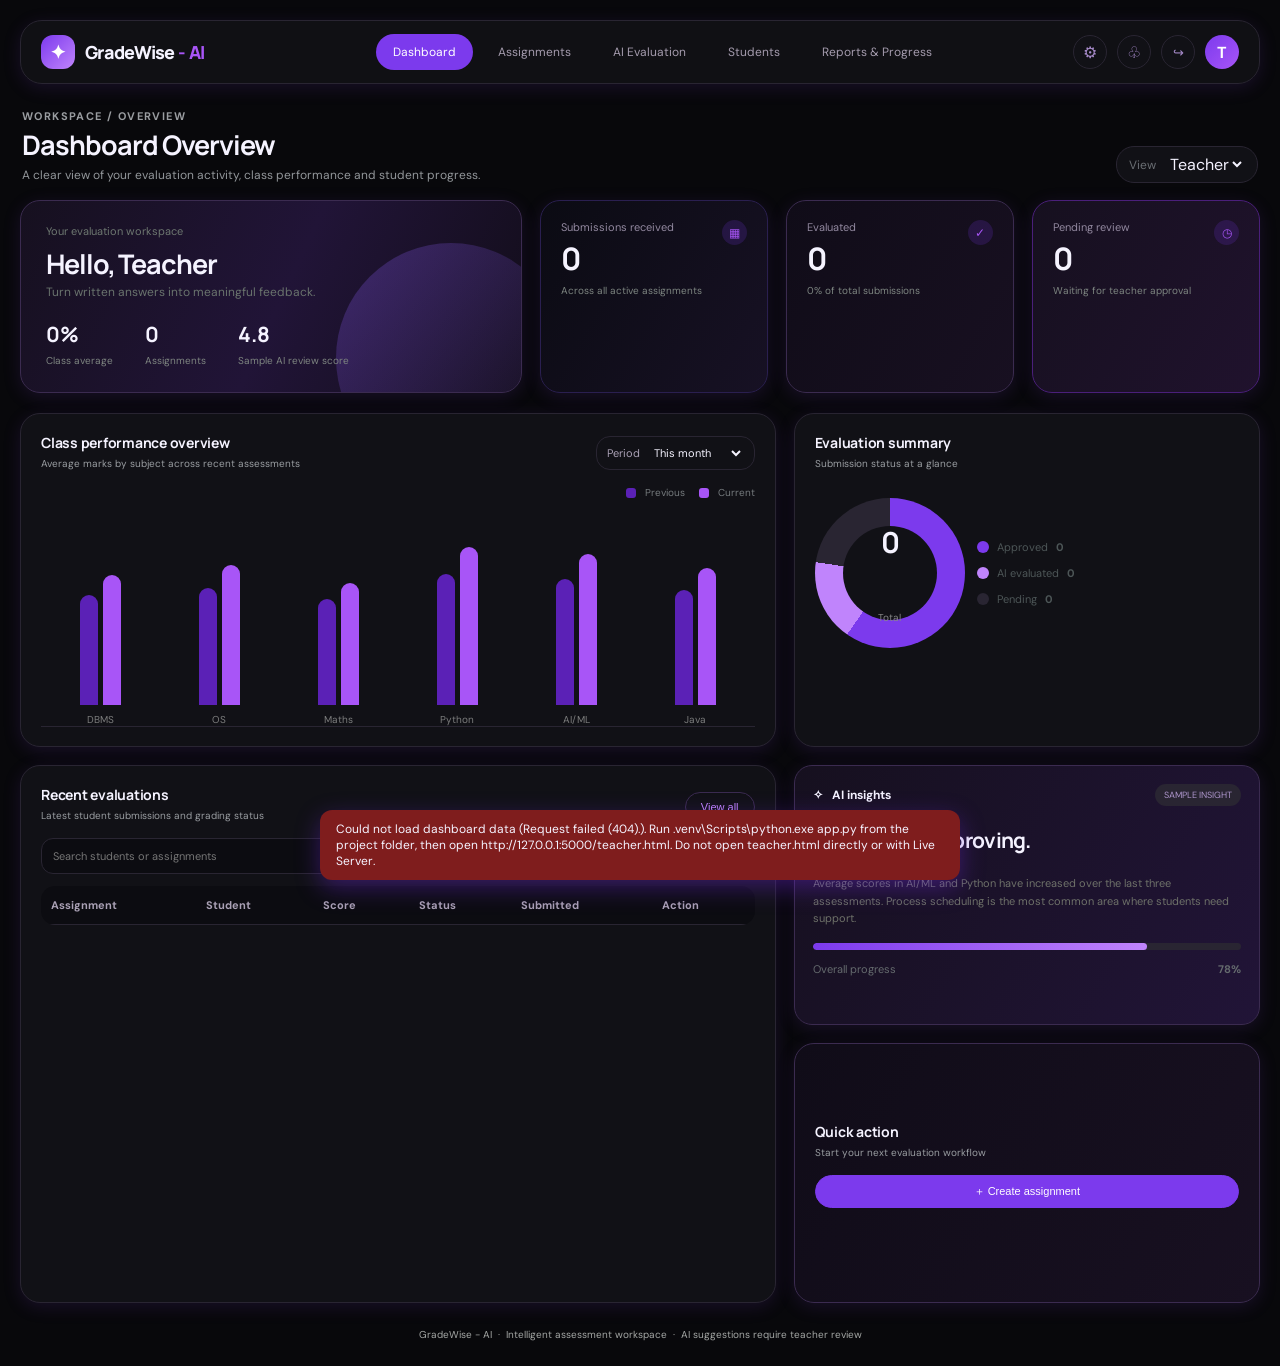
==== teacher.html @ 9e8cce23 "feat: add GradeWise sign-in and dashboard UI" ====
<!DOCTYPE html>
<html lang="en">
  <head>
    <meta charset="UTF-8" />
    <meta name="viewport" content="width=device-width, initial-scale=1.0" />
    <title>GradeWise - AI</title>
    <link rel="preconnect" href="https://fonts.googleapis.com" />
    <link rel="preconnect" href="https://fonts.gstatic.com" crossorigin />
    <link href="https://fonts.googleapis.com/css2?family=DM+Sans:wght@400;500;600;700&family=Manrope:wght@400;500;600;700;800&display=swap" rel="stylesheet" />
    <style>
:root {
  --ink: #f5f3ff;
  --muted: #a59bb5;
  --line: #292532;
  --paper: #111116;
  --canvas: #08080b;
  --green: #9b59d0;
  --green-deep: #7b3db0;
  --orange: #c084fc;
  --orange-deep: #a855f7;
  --gray: #292532;
  --shadow: rgba(120, 60, 200, 0.15);
}

* {
  box-sizing: border-box;
}

html, body {
  margin: 0;
  min-height: 100%;
  background: var(--canvas);
  color: var(--ink);
  font-family: 'DM Sans', sans-serif;
}

body {
  display: flex;
  justify-content: center;
  padding: 20px;
}

.page-shell {
  width: min(1480px, 100%);
}

.topbar {
  position: sticky;
  top: 20px;
  z-index: 20;
  background: rgba(17, 17, 22, 0.95);
  border: 1px solid #292532;
  border-radius: 22px;
  padding: 13px 20px;
  display: flex;
  align-items: center;
  justify-content: space-between;
  gap: 18px;
  margin-bottom: 25px;
  box-shadow: 0 4px 18px var(--shadow);
}

.brand {
  display: flex;
  align-items: center;
  gap: 10px;
  min-width: 210px;
}

.brand-mark {
  width: 34px;
  height: 34px;
  border-radius: 12px;
  display: grid;
  place-items: center;
  background: linear-gradient(135deg, #7c3aed, #c084fc);
  color: #fff;
  font-size: 19px;
  font-weight: 800;
}

.brand-name {
  font: 800 18px 'Manrope', sans-serif;
  letter-spacing: -0.7px;
}

.brand-name span {
  color: #a855f7;
}

.nav-links {
  display: flex;
  align-items: center;
  justify-content: center;
  gap: 8px;
  flex: 1;
  flex-wrap: wrap;
}

.nav-pill {
  padding: 10px 17px;
  border-radius: 30px;
  color: #a49bad;
  font-size: 12px;
  white-space: nowrap;
}

.nav-pill.active {
  background: #7c3aed;
  color: #fff;
}

.nav-right {
  display: flex;
  align-items: center;
  gap: 10px;
  color: #a49bad;
}

.nav-icon {
  width: 34px;
  height: 34px;
  border: 1px solid #292532;
  border-radius: 50%;
  display: grid;
  place-items: center;
  background: #111116;
  color: #a78bca;
}

.avatar {
  width: 34px;
  height: 34px;
  border-radius: 50%;
  background: linear-gradient(135deg, #7c3aed, #a855f7);
  display: grid;
  place-items: center;
  font-weight: 700;
  color: #fff;
}

.page-head {
  display: flex;
  justify-content: space-between;
  align-items: flex-end;
  margin: 3px 2px 17px;
  gap: 20px;
}

.eyebrow {
  font-size: 11px;
  color: #9a9da1;
  letter-spacing: 1.4px;
  text-transform: uppercase;
  font-weight: 700;
}

h1 {
  font: 700 27px 'Manrope', sans-serif;
  letter-spacing: -1px;
  margin: 3px 0 4px;
}

.page-sub {
  font-size: 12px;
  color: #92969a;
  margin: 0;
}

.view-select {
  display: flex;
  align-items: center;
  gap: 10px;
  padding: 6px 12px;
  border-radius: 18px;
  background: #111116;
  border: 1px solid #292532;
}

.view-select label {
  font-size: 12px;
  color: #6a6e73;
}

.view-select select,
.mini-dropdown select {
  border: none;
  background: transparent;
  color: var(--ink);
  font: inherit;
  outline: none;
}

.metrics-grid {
  display: grid;
  grid-template-columns: 2.2fr 1fr 1fr 1fr;
  gap: 18px;
  margin-bottom: 20px;
}

.card {
  background: #111116;
  border: 1px solid #292532;
  border-radius: 20px;
  padding: 19px 20px;
  box-shadow: 0 4px 18px var(--shadow);
  height: 100%;
}

.metric-card {
  min-height: 160px;
  position: relative;
}

.hero-card {
  background: linear-gradient(115deg, #16101f 0%, #211437 52%, #120d19 100%);
  border-radius: 20px;
  padding: 23px 25px;
  min-height: 178px;
  position: relative;
  overflow: hidden;
  border: 1px solid #3b2b50;
}

.hero-card::after {
  content: '';
  position: absolute;
  width: 230px;
  height: 230px;
  right: -45px;
  top: 42px;
  border-radius: 50%;
  background: linear-gradient(135deg, rgba(139, 92, 246, 0.3), rgba(168, 85, 247, 0));
}

.hero-kicker {
  font-size: 11px;
  color: #6d7770;
  position: relative;
  z-index: 1;
}

.hero-card h2 {
  font: 700 27px 'Manrope', sans-serif;
  letter-spacing: -1.1px;
  margin: 7px 0 2px;
  position: relative;
  z-index: 1;
}

.hero-card p {
  font-size: 12px;
  color: #69736d;
  margin: 0;
  position: relative;
  z-index: 1;
}

.hero-bottom {
  display: flex;
  gap: 32px;
  margin-top: 20px;
  position: relative;
  z-index: 1;
}

.hero-stat strong {
  display: block;
  font: 700 21px 'Manrope', sans-serif;
}

.hero-stat span {
  font-size: 10px;
  color: #7e8580;
}

.metric-card.soft-blue {
  background: linear-gradient(120deg, #0b0b13, #171124);
  border: 1px solid #2a1f50;
}

.metric-card.soft-green {
  background: linear-gradient(120deg, #100c18, #181021);
  border: 1px solid #3b2b50;
}

.metric-card.soft-peach {
  background: linear-gradient(120deg, #16101f, #20122d);
  border: 1px solid #4a1f7a;
}

.metric-dot {
  float: right;
  width: 25px;
  height: 25px;
  border-radius: 50%;
  display: grid;
  place-items: center;
  font-size: 12px;
  background: rgba(124, 58, 237, 0.18);
  color: #a855f7;
}

.metric-label {
  font-size: 11px;
  color: #92889f;
  margin-bottom: 9px;
}

.metric-value {
  font: 700 31px 'Manrope', sans-serif;
  letter-spacing: -1.5px;
  line-height: 1;
}

.metric-foot {
  font-size: 10px;
  color: #7d8580;
  margin-top: 10px;
}

.content-grid {
  display: grid;
  grid-template-columns: 1.62fr 1fr;
  gap: 18px;
  margin-bottom: 18px;
}

.panel-header {
  display: flex;
  justify-content: space-between;
  align-items: flex-end;
  gap: 16px;
  margin-bottom: 16px;
}

.card-title {
  font: 700 14px 'Manrope', sans-serif;
  margin: 0 0 5px;
  letter-spacing: -0.25px;
}

.card-sub {
  font-size: 10px;
  color: #999da1;
}

.chart-panel,
.donut-panel,
.list-panel,
.insight-card,
.quick-action {
  min-height: 260px;
}

.mini-dropdown {
  display: flex;
  align-items: center;
  gap: 10px;
  font-size: 11px;
  color: #aaa1b5;
  background: #111116;
  border: 1px solid #292532;
  border-radius: 14px;
  padding: 8px 10px;
}

.chart-wrap {
  margin-top: 12px;
}

.chart-legend {
  display: flex;
  justify-content: flex-end;
  gap: 14px;
  font-size: 10px;
  color: #757a7d;
  margin-bottom: 8px;
}

.legend-swatch {
  width: 10px;
  height: 10px;
  display: inline-block;
  border-radius: 3px;
  margin-right: 6px;
  vertical-align: middle;
}

.legend-swatch.prev {
  background: #5b21b6;
}

.legend-swatch.current {
  background: #a855f7;
}

.bar-chart {
  display: flex;
  align-items: end;
  justify-content: space-between;
  gap: 16px;
  height: 220px;
  padding: 12px 8px 0;
  border-bottom: 1px solid #292532;
}

.bar-group {
  flex: 1;
  display: flex;
  flex-direction: column;
  align-items: center;
  justify-content: end;
  gap: 8px;
  height: 100%;
}

.bars {
  width: 100%;
  display: flex;
  justify-content: center;
  align-items: flex-end;
  gap: 5px;
  height: 180px;
}

.bar {
  display: inline-block;
  width: 18px;
  min-height: 10px;
  border-radius: 10px 10px 0 0;
}

.bar.prev {
  background: #5b21b6;
}

.bar.current {
  background: #a855f7;
}

.bar-group label {
  font-size: 10px;
  color: #7c7d7d;
}

.donut-wrap {
  display: flex;
  align-items: center;
  gap: 12px;
  margin-top: 20px;
}

.donut-chart {
  width: 150px;
  height: 150px;
  border-radius: 50%;
  background: conic-gradient(
    #7c3aed 0 59.7%,
    #c084fc 59.7% 77.3%,
    #292532 77.3% 100%
  );
  position: relative;
  margin: 8px 0;
}

.donut-chart::before {
  content: '';
  position: absolute;
  inset: 28px;
  background: #111116;
  border-radius: 50%;
}

.donut-center {
  position: absolute;
  inset: 0;
  display: grid;
  place-items: center;
  text-align: center;
  z-index: 1;
}

.donut-center strong {
  font-size: 29px;
  font-family: 'Manrope', sans-serif;
  letter-spacing: -1px;
}

.donut-center span {
  font-size: 10px;
  color: #888;
}

.donut-legend {
  display: flex;
  flex-direction: column;
  gap: 12px;
  font-size: 11px;
  color: #4d5657;
}

.donut-legend > div {
  display: flex;
  align-items: center;
  gap: 8px;
}

.dot {
  width: 12px;
  height: 12px;
  border-radius: 50%;
  display: inline-block;
}

.dot.green { background: #7c3aed; }
.dot.orange { background: #c084fc; }
.dot.gray { background: #292532; }

.bottom-grid {
  display: grid;
  grid-template-columns: 1.62fr 1fr;
  gap: 18px;
  align-items: start;
}

.ghost-btn,
.primary-btn {
  border: 1px solid #3b2b50;
  border-radius: 25px;
  background: #111116;
  color: #c084fc;
  font-size: 11px;
  padding: 8px 15px;
  cursor: pointer;
}

.primary-btn {
  width: 100%;
  margin-top: 16px;
  background: #7c3aed;
  color: #fff;
  border-color: #7c3aed;
}

table {
  width: 100%;
  border-collapse: collapse;
  margin-top: 8px;
  overflow: hidden;
  border-radius: 14px;
}

th, td {
  padding: 12px 10px;
  text-align: left;
  border-bottom: 1px solid #292532;
  font-size: 12px;
  color: #c4b8d8;
}

th {
  color: #aaa1b5;
  font-size: 11px;
  font-weight: 700;
  background: #0c0c11;
}

.status {
  display: inline-block;
  padding: 5px 8px;
  border-radius: 999px;
  font-size: 10px;
  font-weight: 600;
}

.status.approved {
  background: #16101f;
  color: #a855f7;
  border: 1px solid #7c3aed;
}

.status.pending {
  background: #120d19;
  color: #c084fc;
  border: 1px solid #5b21b6;
}

.status.ai {
  background: #0b0b13;
  color: #818cf8;
  border: 1px solid #3730a3;
}

.right-stack {
  display: flex;
  flex-direction: column;
  gap: 18px;
}

.insight-card {
  background: linear-gradient(120deg, #16101f, #211437);
  border-radius: 18px;
  padding: 18px;
  min-height: 260px;
  border: 1px solid #3b2b50;
}

.insight-top {
  display: flex;
  justify-content: space-between;
  align-items: center;
}

.insight-title {
  font-size: 12px;
  font-weight: 700;
}

.tag {
  font-size: 9px;
  padding: 5px 9px;
  border-radius: 20px;
  background: #292532;
  color: #ad95cb;
}

.insight-card h3 {
  font: 700 21px 'Manrope', sans-serif;
  letter-spacing: -0.7px;
  margin-top: 20px;
}

.insight-card p {
  font-size: 11px;
  color: #6e7169;
  margin-top: 7px;
  line-height: 1.6;
}

.progress-track {
  height: 7px;
  border-radius: 9px;
  background: #292532;
  overflow: hidden;
  margin-top: 15px;
}

.progress-fill {
  height: 100%;
  border-radius: 9px;
  background: linear-gradient(90deg, #7c3aed, #c084fc);
}

.small-row {
  display: flex;
  justify-content: space-between;
  align-items: center;
  font-size: 11px;
  margin-top: 12px;
  color: #656b6e;
}

.quick-action {
  display: flex;
  flex-direction: column;
  justify-content: center;
  background: linear-gradient(120deg, #100c18, #181021);
  border: 1px solid #3b2b50;
}

.assignment-list {
  display: grid;
  gap: 9px;
  list-style: none;
  margin: 16px 0 0;
  padding: 0;
}

.assignment-list li {
  display: flex;
  flex-direction: column;
  gap: 3px;
  border-top: 1px solid rgba(80, 100, 70, 0.12);
  padding-top: 9px;
  font-size: 11px;
}

.assignment-list li strong {
  font-weight: 600;
}

.assignment-list li span {
  color: #788078;
  font-size: 10px;
}

.footer-note {
  text-align: center;
  color: #a4a7a5;
  font-size: 10px;
  padding: 25px 0 5px;
}

@media (max-width: 980px) {
  .metrics-grid,
  .content-grid,
  .bottom-grid {
    grid-template-columns: 1fr;
  }

  .topbar {
    flex-wrap: wrap;
    padding: 12px;
  }

  .brand {
    min-width: auto;
  }

  .nav-links {
    order: 3;
    flex-basis: 100%;
    justify-content: flex-start;
    overflow-x: auto;
  }

  .page-head {
    flex-direction: column;
    align-items: flex-start;
  }
}

@media (max-width: 560px) {
  body {
    padding: 12px;
  }

  .metrics-grid {
    grid-template-columns: 1fr;
  }

  .bar-chart {
    gap: 10px;
  }

  .donut-wrap {
    flex-direction: column;
    align-items: flex-start;
  }

  th, td {
    padding: 10px 8px;
    font-size: 11px;
  }
}

.nav-pill {
  text-decoration: none;
  cursor: pointer;
}

.evaluation-filters {
  display: flex;
  gap: 10px;
  margin: 0 0 12px;
}

.evaluation-filters input,
.evaluation-filters select {
  min-width: 0;
  border: 1px solid #292532;
  border-radius: 12px;
  background: #0c0c11;
  color: var(--ink);
  font: inherit;
  font-size: 11px;
  padding: 9px 11px;
}

.evaluation-filters input {
  flex: 1;
}

.evaluation-filters select {
  min-width: 145px;
}

.sr-only {
  position: absolute;
  width: 1px;
  height: 1px;
  padding: 0;
  margin: -1px;
  overflow: hidden;
  clip: rect(0, 0, 0, 0);
  white-space: nowrap;
  border: 0;
}

.table-action {
  border: 1px solid #3b2b50;
  border-radius: 16px;
  background: #111116;
  color: #a855f7;
  font: inherit;
  font-size: 10px;
  padding: 6px 10px;
  cursor: pointer;
}

.table-action:hover,
.ghost-btn:hover,
.primary-btn:hover {
  filter: brightness(0.96);
}

.app-dialog {
  width: min(440px, calc(100% - 32px));
  border: 1px solid #3b2b50;
  border-radius: 20px;
  padding: 22px;
  color: var(--ink);
  background: #111116;
  box-shadow: 0 18px 60px rgba(109, 40, 217, 0.3);
}

.app-dialog::backdrop {
  background: rgba(5, 2, 12, 0.7);
}

.dialog-heading {
  display: flex;
  align-items: flex-start;
  justify-content: space-between;
  gap: 16px;
  margin-bottom: 18px;
}

.dialog-heading h2 {
  font: 700 20px 'Manrope', sans-serif;
  margin: 0 0 5px;
}

.dialog-heading p {
  color: var(--muted);
  font-size: 12px;
  margin: 0;
}

.dialog-close {
  border: 0;
  background: transparent;
  color: #69706b;
  font-size: 24px;
  line-height: 1;
  cursor: pointer;
}

.app-dialog label {
  display: block;
  margin: 12px 0 6px;
  font-size: 11px;
  font-weight: 600;
}

.app-dialog input {
  width: 100%;
  border: 1px solid #3b2b50;
  border-radius: 10px;
  background: #0c0c11;
  color: var(--ink);
  font: inherit;
  font-size: 13px;
  padding: 10px 11px;
}

.app-dialog input:focus,
.evaluation-filters input:focus,
.evaluation-filters select:focus {
  outline: 2px solid #7c3aed;
  outline-offset: 1px;
}

.app-dialog .primary-btn {
  margin-top: 12px;
}

.dialog-error {
  color: #f87171;
  font-size: 12px;
  margin: 8px 0 0;
}

.app-feedback {
  position: fixed;
  z-index: 5;
  left: 50%;
  bottom: 20px;
  transform: translate(-50%, 12px);
  opacity: 0;
  pointer-events: none;
  max-width: calc(100% - 32px);
  border-radius: 12px;
  background: #3b0764;
  color: #f5f3ff;
  padding: 11px 16px;
  font-size: 12px;
  box-shadow: 0 8px 24px rgba(109, 40, 217, 0.4);
  transition: opacity 160ms ease, transform 160ms ease;
}

.app-feedback.visible {
  opacity: 1;
  transform: translate(-50%, 0);
}

.app-feedback.error {
  background: #7f1d1d;
}

[hidden] {
  display: none !important;
}

    </style>
  </head>
  <body data-role="teacher">
    <div class="page-shell">
      <header class="topbar" id="dashboard">
        <div class="brand">
          <div class="brand-mark">✦</div>
          <div class="brand-name">GradeWise<span> - AI</span></div>
        </div>

        <nav class="nav-links" aria-label="Main navigation">
          <a class="nav-pill active" href="#dashboard">Dashboard</a>
          <a class="nav-pill" href="#assignments">Assignments</a>
          <a class="nav-pill" href="#evaluations">AI Evaluation</a>
          <a class="nav-pill" href="#students">Students</a>
          <a class="nav-pill" href="#reports">Reports &amp; Progress</a>
        </nav>

        <div class="nav-right">
          <span class="nav-icon">⚙</span>
          <span class="nav-icon">♧</span>
          <button class="nav-icon" id="logout-button" type="button" aria-label="Log out" title="Log out">↪</button>
          <span class="avatar">T</span>
        </div>
      </header>

      <section class="page-head">
        <div>
          <div class="eyebrow">Workspace / Overview</div>
          <h1>Dashboard Overview</h1>
          <p class="page-sub">A clear view of your evaluation activity, class performance and student progress.</p>
        </div>

        <div class="view-select" aria-label="View selector">
          <label for="view">View</label>
          <select id="view">
            <option value="index.html">Main</option>
            <option value="teacher.html" selected>Teacher</option>
            <option value="student.html">Student</option>
          </select>
        </div>
      </section>

      <section class="metrics-grid">
        <article class="hero-card card tall">
          <div class="hero-kicker">Your evaluation workspace</div>
          <h2>Hello, Teacher</h2>
          <p>Turn written answers into meaningful feedback.</p>
          <div class="hero-bottom">
            <div class="hero-stat">
              <strong id="class-average">0%</strong>
              <span>Class average</span>
            </div>
            <div class="hero-stat">
              <strong id="assignment-count">0</strong>
              <span>Assignments</span>
            </div>
            <div class="hero-stat">
              <strong>4.8</strong>
              <span>Sample AI review score</span>
            </div>
          </div>
        </article>

        <article class="card metric-card soft-blue">
          <div class="metric-dot">▦</div>
          <div class="metric-label">Submissions received</div>
          <div class="metric-value" id="submission-count">0</div>
          <div class="metric-foot">Across all active assignments</div>
        </article>

        <article class="card metric-card soft-green">
          <div class="metric-dot">✓</div>
          <div class="metric-label">Evaluated</div>
          <div class="metric-value" id="evaluated-count">0</div>
          <div class="metric-foot" id="evaluated-foot">0% of total submissions</div>
        </article>

        <article class="card metric-card soft-peach">
          <div class="metric-dot">◷</div>
          <div class="metric-label">Pending review</div>
          <div class="metric-value" id="pending-count">0</div>
          <div class="metric-foot">Waiting for teacher approval</div>
        </article>
      </section>

      <section class="content-grid" id="reports">
        <article class="card chart-panel">
          <div class="panel-header" style="display:flex; justify-content:space-between; align-items:flex-end; gap:16px;">
            <div>
              <div class="card-title">Class performance overview</div>
              <div class="card-sub">Average marks by subject across recent assessments</div>
            </div>
            <div class="mini-dropdown">
              <span>Period</span>
              <select id="performance-period" aria-label="Performance reporting period">
                <option value="month">This month</option>
                <option value="3months">Last 3 months</option>
                <option value="semester">This semester</option>
              </select>
            </div>
          </div>

          <div class="chart-wrap" aria-label="Performance bar chart">
            <div class="chart-legend">
              <span><i class="legend-swatch prev"></i> Previous</span>
              <span><i class="legend-swatch current"></i> Current</span>
            </div>

            <div class="bar-chart">
              <div class="bar-group" data-subject="DBMS">
                <div class="bars">
                  <span class="bar prev" data-series="previous" style="height:61%"> </span>
                  <span class="bar current" data-series="current" style="height:72%"> </span>
                </div>
                <label>DBMS</label>
              </div>
              <div class="bar-group" data-subject="OS">
                <div class="bars">
                  <span class="bar prev" data-series="previous" style="height:65%"> </span>
                  <span class="bar current" data-series="current" style="height:78%"> </span>
                </div>
                <label>OS</label>
              </div>
              <div class="bar-group" data-subject="Maths">
                <div class="bars">
                  <span class="bar prev" data-series="previous" style="height:59%"> </span>
                  <span class="bar current" data-series="current" style="height:68%"> </span>
                </div>
                <label>Maths</label>
              </div>
              <div class="bar-group" data-subject="Python">
                <div class="bars">
                  <span class="bar prev" data-series="previous" style="height:73%"> </span>
                  <span class="bar current" data-series="current" style="height:88%"> </span>
                </div>
                <label>Python</label>
              </div>
              <div class="bar-group" data-subject="AI/ML">
                <div class="bars">
                  <span class="bar prev" data-series="previous" style="height:70%"> </span>
                  <span class="bar current" data-series="current" style="height:84%"> </span>
                </div>
                <label>AI/ML</label>
              </div>
              <div class="bar-group" data-subject="Java">
                <div class="bars">
                  <span class="bar prev" data-series="previous" style="height:64%"> </span>
                  <span class="bar current" data-series="current" style="height:76%"> </span>
                </div>
                <label>Java</label>
              </div>
            </div>
          </div>
        </article>

        <article class="card donut-panel">
          <div class="card-title">Evaluation summary</div>
          <div class="card-sub">Submission status at a glance</div>

          <div class="donut-wrap">
            <div class="donut-chart">
              <div class="donut-center">
                <strong id="donut-total">0</strong>
                <span>Total</span>
              </div>
            </div>
            <div class="donut-legend">
              <div><span class="dot green"></span> Approved <b id="approved-count">0</b></div>
              <div><span class="dot orange"></span> AI evaluated <b id="ai-evaluated-count">0</b></div>
              <div><span class="dot gray"></span> Pending <b id="donut-pending-count">0</b></div>
            </div>
          </div>
        </article>
      </section>

      <section class="bottom-grid">
        <article class="card list-panel" id="evaluations">
          <div class="panel-header">
            <div>
              <div class="card-title">Recent evaluations</div>
              <div class="card-sub">Latest student submissions and grading status</div>
            </div>
            <button class="ghost-btn" id="toggle-all-evaluations" type="button">View all</button>
          </div>

          <div class="evaluation-filters">
            <label class="sr-only" for="evaluation-search">Search evaluations</label>
            <input id="evaluation-search" type="search" placeholder="Search students or assignments" />
            <label class="sr-only" for="evaluation-status">Filter by status</label>
            <select id="evaluation-status">
              <option value="">All statuses</option>
              <option value="pending">Pending review</option>
              <option value="ai_evaluated">AI evaluated</option>
              <option value="approved">Approved</option>
            </select>
          </div>

          <table id="evaluations-table">
            <thead>
              <tr>
                <th>Assignment</th>
                <th id="students">Student</th>
                <th>Score</th>
                <th>Status</th>
                <th>Submitted</th>
                <th id="evaluation-action-heading">Action</th>
              </tr>
            </thead>
            <tbody id="evaluations-body"></tbody>
          </table>
        </article>

        <aside class="right-stack">
          <div class="card insight-card">
            <div class="insight-top">
              <span class="insight-title">✧ &nbsp; AI insights</span>
              <span class="tag">SAMPLE INSIGHT</span>
            </div>
            <h3>Your class is improving.</h3>
            <p>
              Average scores in AI/ML and Python have increased over the last three assessments.
              Process scheduling is the most common area where students need support.
            </p>
            <div class="progress-track">
              <div class="progress-fill" style="width: 78%"></div>
            </div>
            <div class="small-row">
              <span>Overall progress</span>
              <b>78%</b>
            </div>
          </div>

          <div class="card quick-action" id="assignments">
            <div class="card-title">Quick action</div>
            <div class="card-sub">Start your next evaluation workflow</div>
            <button class="primary-btn" id="create-assignment-button" type="button">＋ Create assignment</button>
            <ul class="assignment-list" id="assignment-list" aria-label="Assignments"></ul>
          </div>
        </aside>
      </section>

      <footer class="footer-note">
        GradeWise - AI &nbsp;·&nbsp; Intelligent assessment workspace &nbsp;·&nbsp; AI suggestions require teacher review
      </footer>
    </div>
    <div class="app-feedback" id="app-feedback" role="status" aria-live="polite"></div>
    <dialog class="app-dialog" id="assignment-dialog">
      <form id="assignment-form" enctype="multipart/form-data">
        <div class="dialog-heading">
          <div>
            <h2>Create assignment</h2>
            <p>Set up an assignment for your class.</p>
          </div>
          <button class="dialog-close" type="button" data-close-dialog aria-label="Close">×</button>
        </div>
        <label for="assignment-title">Assignment title</label>
        <input id="assignment-title" name="title" maxlength="160" required />
        <label for="assignment-subject">Subject</label>
        <input id="assignment-subject" name="subject" maxlength="80" required />
        <label for="assignment-due-date">Due date</label>
        <input id="assignment-due-date" name="due_date" type="date" />
        <label for="assignment-total-marks">Total marks</label>
        <input id="assignment-total-marks" name="total_marks" type="number" min="1" max="1000" step="1" value="20" required />
        <label for="assignment-file">Assignment PDF</label>
        <input id="assignment-file" name="assignment_file" type="file" accept="application/pdf,.pdf" required />
        <small>Students will see the PDF after it is uploaded. Scanned pages are processed with Google Vision OCR.</small>
        <p class="dialog-error" id="assignment-error" role="alert"></p>
        <button class="primary-btn" type="submit">Save assignment</button>
      </form>
    </dialog>
    <dialog class="app-dialog" id="review-dialog">
      <form id="review-form">
        <div class="dialog-heading">
          <div>
            <h2>Review evaluation</h2>
            <p id="review-description"></p>
          </div>
          <button class="dialog-close" type="button" data-close-dialog aria-label="Close">×</button>
        </div>
        <label for="review-score">Approved score</label>
        <input id="review-score" name="score" type="number" min="0" step="0.5" required />
        <p class="dialog-error" id="review-error" role="alert"></p>
        <button class="primary-btn" type="submit">Approve grade</button>
      </form>
    </dialog>
    <script>
      (() => {
        const feedback = document.getElementById("app-feedback");
        const evaluationBody = document.getElementById("evaluations-body");
        const searchInput = document.getElementById("evaluation-search");
        const statusFilter = document.getElementById("evaluation-status");
        const toggleAllButton = document.getElementById("toggle-all-evaluations");
        const assignmentDialog = document.getElementById("assignment-dialog");
        const assignmentForm = document.getElementById("assignment-form");
        const reviewDialog = document.getElementById("review-dialog");
        const reviewForm = document.getElementById("review-form");
        const studentView = document.body.dataset.role === "student";
        let showAllEvaluations = false;
        let selectedEvaluation = null;
        let feedbackTimer;
        let refreshPromise = null;

        function refreshSession() {
          if (!refreshPromise) {
            refreshPromise = fetch("/api/auth/refresh", {
              method: "POST",
              credentials: "same-origin",
            }).finally(() => {
              refreshPromise = null;
            });
          }
          return refreshPromise;
        }

        async function api(url, options = {}, retry = true) {
          const response = await fetch(url, {
            credentials: "same-origin",
            ...options,
            headers: {
              ...(options.body && !(options.body instanceof FormData)
                ? { "Content-Type": "application/json" }
                : {}),
              ...options.headers,
            },
          });
          const publicAuthPaths = [
            "/api/auth/login",
            "/api/auth/signup",
            "/api/auth/refresh",
            "/api/auth/logout",
          ];
          if (
            response.status === 401 &&
            retry &&
            !publicAuthPaths.includes(url.split("?")[0])
          ) {
            const refreshed = await refreshSession();
            if (refreshed.ok) return api(url, options, false);
            window.location.replace("/");
            throw new Error("Please log in again.");
          }
          const result = await response.json().catch(() => ({}));
          if (!response.ok) {
            const error = new Error(result.error || `Request failed (${response.status}).`);
            error.status = response.status;
            throw error;
          }
          return result;
        }

        function showFeedback(message, isError = false) {
          window.clearTimeout(feedbackTimer);
          feedback.textContent = message;
          feedback.classList.toggle("error", isError);
          feedback.classList.add("visible");
          feedbackTimer = window.setTimeout(() => feedback.classList.remove("visible"), 4500);
        }

        function setText(id, value) {
          document.getElementById(id).textContent = value;
        }

        async function loadDashboard() {
          const dashboard = await api("/api/dashboard");
          setText("class-average", `${dashboard.class_average}%`);
          setText("assignment-count", dashboard.assignment_count);
          setText("submission-count", dashboard.submissions);
          setText("evaluated-count", dashboard.evaluated);
          setText("pending-count", dashboard.pending);
          setText("evaluated-foot", `${dashboard.evaluated_percent}% of total submissions`);
          setText("donut-total", dashboard.submissions);
          setText("approved-count", dashboard.approved);
          setText("ai-evaluated-count", dashboard.ai_evaluated);
          setText("donut-pending-count", dashboard.pending);
          const approvedPercent = dashboard.submissions
            ? dashboard.approved * 100 / dashboard.submissions
            : 0;
          const aiPercent = dashboard.submissions
            ? dashboard.ai_evaluated * 100 / dashboard.submissions
            : 0;
          document.querySelector(".donut-chart").style.background =
            `conic-gradient(#a9d78d 0 ${approvedPercent}%, #f0c58f ${approvedPercent}% ${approvedPercent + aiPercent}%, #e9e9e5 ${approvedPercent + aiPercent}% 100%)`;
        }

        async function loadAssignments() {
          const assignments = await api("/api/assignments");
          const list = document.getElementById("assignment-list");
          list.replaceChildren();
          for (const assignment of assignments) {
            const item = document.createElement("li");
            const title = document.createElement("strong");
            title.textContent = assignment.title;
            const details = document.createElement("span");
            const dueDate = assignment.due_date
              ? ` · Due ${new Date(`${assignment.due_date}T00:00:00`).toLocaleDateString()}`
              : "";
            details.textContent = `${assignment.subject} · ${assignment.total_marks} marks${dueDate}`;
            item.append(title, details);
            if (assignment.has_file && assignment.file_url) {
              const fileLink = document.createElement("a");
              fileLink.href = assignment.file_url;
              fileLink.target = "_blank";
              fileLink.rel = "noopener noreferrer";
              fileLink.textContent = `Open ${assignment.original_filename || "assignment PDF"}`;
              item.append(fileLink);
            }
            if (assignment.ocr_excerpt) {
              const excerpt = document.createElement("small");
              excerpt.textContent = `Extracted text: ${assignment.ocr_excerpt}`;
              item.append(excerpt);
            }
            list.append(item);
          }
        }

        function formatSubmitted(value) {
          const submittedAt = new Date(value);
          const today = new Date();
          const yesterday = new Date();
          yesterday.setDate(today.getDate() - 1);
          const time = submittedAt.toLocaleTimeString([], { hour: "2-digit", minute: "2-digit" });
          if (submittedAt.toDateString() === today.toDateString()) return `Today, ${time}`;
          if (submittedAt.toDateString() === yesterday.toDateString()) return `Yesterday, ${time}`;
          return submittedAt.toLocaleDateString();
        }

        function makeCell(text) {
          const cell = document.createElement("td");
          cell.textContent = text;
          return cell;
        }

        function renderEvaluations(items, total) {
          evaluationBody.replaceChildren();
          if (!items.length) {
            const row = document.createElement("tr");
            const cell = makeCell("No evaluations match these filters.");
            cell.colSpan = studentView ? 5 : 6;
            row.append(cell);
            evaluationBody.append(row);
          }

          for (const item of items) {
            const row = document.createElement("tr");
            row.append(makeCell(item.assignment_title));
            const studentCell = makeCell(item.student);
            studentCell.id = `student-${item.id}`;
            row.append(studentCell);
            row.append(makeCell(item.score === null ? "—" : `${item.score} / ${item.total_marks}`));

            const statusCell = document.createElement("td");
            const statusBadge = document.createElement("span");
            statusBadge.className = `status ${item.status === "ai_evaluated" ? "ai" : item.status}`;
            statusBadge.textContent = {
              approved: "Approved",
              ai_evaluated: "AI evaluated",
              pending: "Pending review",
            }[item.status];
            statusCell.append(statusBadge);
            row.append(statusCell);
            row.append(makeCell(formatSubmitted(item.submitted_at)));

            if (!studentView) {
              const actionCell = document.createElement("td");
              if (item.status !== "approved") {
                const actionButton = document.createElement("button");
                actionButton.type = "button";
                actionButton.className = "table-action";
                actionButton.textContent = item.status === "pending" ? "Review" : "Approve";
                actionButton.addEventListener("click", () => openReview(item));
                actionCell.append(actionButton);
              } else {
                actionCell.textContent = "—";
              }
              row.append(actionCell);
            }
            evaluationBody.append(row);
          }

          toggleAllButton.hidden = total <= 5 && !showAllEvaluations;
          toggleAllButton.textContent = showAllEvaluations ? "Show recent" : `View all (${total})`;
        }

        async function loadEvaluations() {
          const params = new URLSearchParams();
          params.set("limit", showAllEvaluations ? "200" : "5");
          if (searchInput.value.trim()) params.set("q", searchInput.value.trim());
          if (statusFilter.value) params.set("status", statusFilter.value);
          const result = await api(`/api/evaluations?${params}`);
          renderEvaluations(result.items, result.total);
        }

        async function loadPerformance() {
          const result = await api(`/api/performance?period=${encodeURIComponent(document.getElementById("performance-period").value)}`);
          const subjects = new Map(result.subjects.map((item) => [item.subject, item]));
          document.querySelectorAll(".bar-group[data-subject]").forEach((group) => {
            const values = subjects.get(group.dataset.subject) || { previous: 0, current: 0 };
            group.querySelectorAll("[data-series]").forEach((bar) => {
              bar.style.height = `${values[bar.dataset.series]}%`;
              bar.setAttribute("aria-label", `${values[bar.dataset.series]}%`);
            });
          });
        }

        async function refreshDashboard() {
          await Promise.all([loadDashboard(), loadAssignments(), loadEvaluations(), loadPerformance()]);
        }

        function openReview(item) {
          selectedEvaluation = item;
          document.getElementById("review-description").textContent =
            `${item.student} · ${item.assignment_title}`;
          const scoreInput = document.getElementById("review-score");
          scoreInput.max = item.total_marks;
          scoreInput.value = item.score ?? "";
          document.getElementById("review-error").textContent = "";
          reviewDialog.showModal();
        }

        document.getElementById("create-assignment-button").addEventListener("click", () => {
          document.getElementById("assignment-error").textContent = "";
          assignmentForm.reset();
          assignmentDialog.showModal();
        });

        assignmentForm.addEventListener("submit", async (event) => {
          event.preventDefault();
          const form = new FormData(assignmentForm);
          try {
            const created = await api("/api/assignments", { method: "POST", body: form });
            assignmentDialog.close();
            await refreshDashboard();
            showFeedback(
              ["google_vision", "embedded_text_and_google_vision"].includes(created.ocr_method)
                ? "Assignment uploaded, OCR completed, and shared with students."
                : "Assignment uploaded and shared with students."
            );
          } catch (error) {
            document.getElementById("assignment-error").textContent = error.message;
          }
        });

        reviewForm.addEventListener("submit", async (event) => {
          event.preventDefault();
          if (!selectedEvaluation) return;
          const score = Number(new FormData(reviewForm).get("score"));
          try {
            await api(`/api/evaluations/${selectedEvaluation.id}`, {
              method: "PATCH",
              body: JSON.stringify({ status: "approved", score }),
            });
            reviewDialog.close();
            selectedEvaluation = null;
            await refreshDashboard();
            showFeedback("Grade approved and saved.");
          } catch (error) {
            document.getElementById("review-error").textContent = error.message;
          }
        });

        document.querySelectorAll("[data-close-dialog]").forEach((button) => {
          button.addEventListener("click", () => button.closest("dialog").close());
        });

        toggleAllButton.addEventListener("click", async () => {
          showAllEvaluations = !showAllEvaluations;
          try {
            await loadEvaluations();
          } catch (error) {
            showFeedback(error.message, true);
          }
        });

        let searchTimer;
        searchInput.addEventListener("input", () => {
          window.clearTimeout(searchTimer);
          searchTimer = window.setTimeout(() => {
            loadEvaluations().catch((error) => showFeedback(error.message, true));
          }, 200);
        });
        statusFilter.addEventListener("change", () => {
          loadEvaluations().catch((error) => showFeedback(error.message, true));
        });
        document.getElementById("performance-period").addEventListener("change", () => {
          loadPerformance().catch((error) => showFeedback(error.message, true));
        });

        document.querySelectorAll(".nav-pill").forEach((link) => {
          link.addEventListener("click", () => {
            document.querySelectorAll(".nav-pill").forEach((item) => item.classList.remove("active"));
            link.classList.add("active");
          });
        });

        document.getElementById("view").addEventListener("change", (event) => {
          window.location.href = event.currentTarget.value;
        });

        document.getElementById("logout-button").addEventListener("click", async () => {
          try {
            await api("/api/auth/logout", { method: "POST" });
            window.location.assign("/");
          } catch (error) {
            showFeedback(error.message, true);
          }
        });

        async function initializeDashboard() {
          const account = await api("/api/auth/me");
          if (account.auth_enabled && account.role !== document.body.dataset.role) {
            window.location.replace(account.redirect_url || "/");
            return;
          }
          if (account.full_name) {
            document.querySelector(".hero-card h2").textContent = `Hello, ${account.full_name}`;
          }
          if (studentView) {
            document.getElementById("create-assignment-button").hidden = true;
            document.getElementById("evaluation-action-heading").hidden = true;
            document.querySelector(".quick-action .card-title").textContent = "My assignments";
            document.querySelector(".quick-action .card-sub").textContent =
              "Assignments shared by your teacher";
          }
          await refreshDashboard();
        }

        initializeDashboard().catch((error) => {
          showFeedback(
            `Could not load dashboard data (${error.message}). Run .venv\\Scripts\\python.exe app.py from the project folder, then open http://127.0.0.1:5000/teacher.html. Do not open teacher.html directly or with Live Server.`,
            true
          );
        });
      })();
    </script>
  </body>
</html>
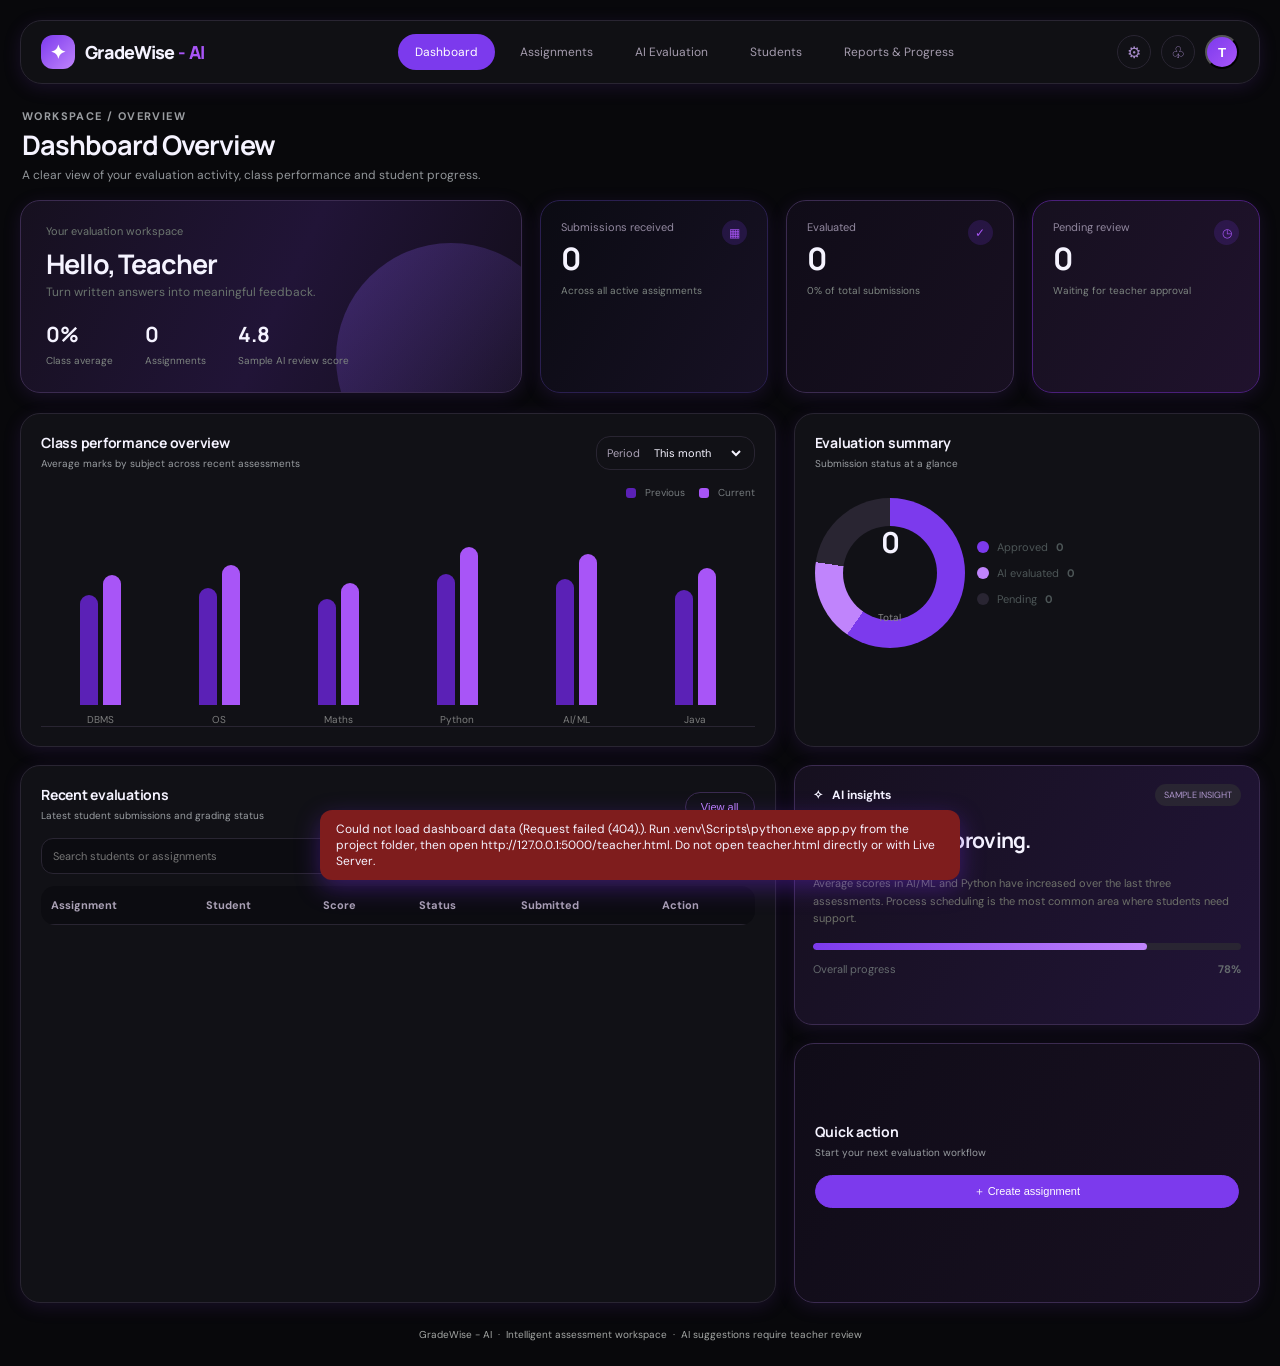
==== commit b50a43df: "feat: add profile menu to teacher dashboard" ====
--- a/teacher.html
+++ b/teacher.html
@@ -944,8 +944,13 @@
         <div class="nav-right">
           <span class="nav-icon">⚙</span>
           <span class="nav-icon">♧</span>
-          <button class="nav-icon" id="logout-button" type="button" aria-label="Log out" title="Log out">↪</button>
-          <span class="avatar">T</span>
+          <div style="position:relative;">
+            <button class="avatar" id="avatar-button" type="button" aria-label="Profile menu" aria-expanded="false">T</button>
+            <div id="profile-menu" hidden style="position:absolute;top:calc(100% + 8px);right:0;min-width:160px;background:#1a1025;border:1px solid #3b2b50;border-radius:14px;padding:10px;box-shadow:0 8px 24px rgba(109,40,217,0.35);z-index:30;">
+              <div id="profile-name" style="font-size:11px;color:#a59bb5;padding:4px 6px 8px;border-bottom:1px solid #292532;margin-bottom:6px;">Teacher</div>
+              <button id="logout-button" type="button" style="width:100%;text-align:left;background:transparent;border:none;color:#f87171;font:inherit;font-size:12px;padding:6px 8px;border-radius:8px;cursor:pointer;">↪ &nbsp;Log out</button>
+            </div>
+          </div>
         </div>
       </header>
 
@@ -956,14 +961,7 @@
           <p class="page-sub">A clear view of your evaluation activity, class performance and student progress.</p>
         </div>
 
-        <div class="view-select" aria-label="View selector">
-          <label for="view">View</label>
-          <select id="view">
-            <option value="index.html">Main</option>
-            <option value="teacher.html" selected>Teacher</option>
-            <option value="student.html">Student</option>
-          </select>
-        </div>
+
       </section>
 
       <section class="metrics-grid">
@@ -1518,8 +1516,17 @@
           });
         });
 
-        document.getElementById("view").addEventListener("change", (event) => {
-          window.location.href = event.currentTarget.value;
+        const avatarButton = document.getElementById("avatar-button");
+        const profileMenu = document.getElementById("profile-menu");
+        avatarButton.addEventListener("click", (e) => {
+          e.stopPropagation();
+          const open = !profileMenu.hidden;
+          profileMenu.hidden = open;
+          avatarButton.setAttribute("aria-expanded", String(!open));
+        });
+        document.addEventListener("click", () => {
+          profileMenu.hidden = true;
+          avatarButton.setAttribute("aria-expanded", "false");
         });
 
         document.getElementById("logout-button").addEventListener("click", async () => {
@@ -1539,6 +1546,8 @@
           }
           if (account.full_name) {
             document.querySelector(".hero-card h2").textContent = `Hello, ${account.full_name}`;
+            document.getElementById("profile-name").textContent = account.full_name;
+            document.getElementById("avatar-button").textContent = account.full_name.charAt(0).toUpperCase();
           }
           if (studentView) {
             document.getElementById("create-assignment-button").hidden = true;
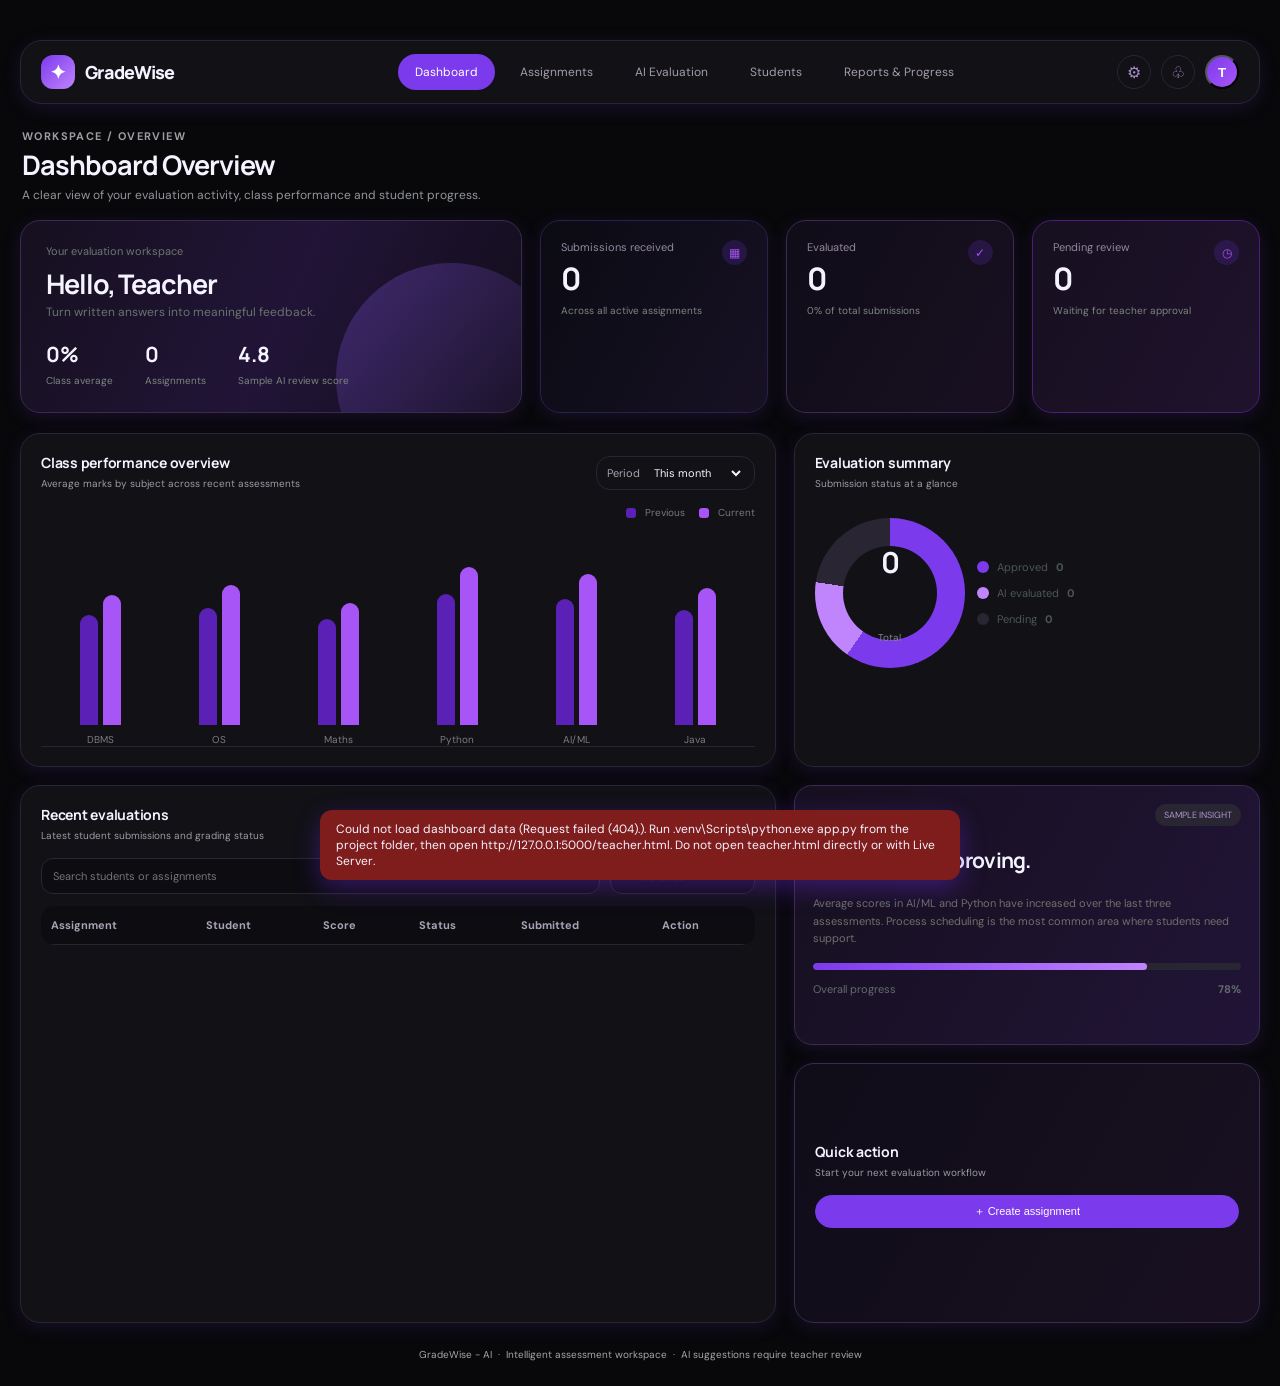
==== commit bb26ea2f: "feat: add answer-key grading feedback Store uploaded answer keys and expose AI evaluation feedback a" ====
--- a/teacher.html
+++ b/teacher.html
@@ -3,7 +3,7 @@
   <head>
     <meta charset="UTF-8" />
     <meta name="viewport" content="width=device-width, initial-scale=1.0" />
-    <title>GradeWise - AI</title>
+    <title>GradeWise</title>
     <link rel="preconnect" href="https://fonts.googleapis.com" />
     <link rel="preconnect" href="https://fonts.gstatic.com" crossorigin />
     <link href="https://fonts.googleapis.com/css2?family=DM+Sans:wght@400;500;600;700&family=Manrope:wght@400;500;600;700;800&display=swap" rel="stylesheet" />
@@ -44,11 +44,17 @@
   width: min(1480px, 100%);
 }
 
+.topbar-wrap {
+  position: sticky;
+  top: 0;
+  z-index: 100;
+  background: var(--canvas);
+  padding-top: 20px;
+  margin-bottom: 25px;
+}
+
 .topbar {
-  position: sticky;
-  top: 20px;
-  z-index: 20;
-  background: rgba(17, 17, 22, 0.95);
+  background: #111116;
   border: 1px solid #292532;
   border-radius: 22px;
   padding: 13px 20px;
@@ -56,7 +62,6 @@
   align-items: center;
   justify-content: space-between;
   gap: 18px;
-  margin-bottom: 25px;
   box-shadow: 0 4px 18px var(--shadow);
 }
 
@@ -923,14 +928,71 @@
   display: none !important;
 }
 
+.section { display: none; }
+.section.active { display: block; }
+
+.assignments-layout {
+  display: grid;
+  grid-template-columns: 1fr 1.4fr;
+  gap: 18px;
+  align-items: start;
+}
+
+.assignments-layout .card {
+  overflow-y: auto;
+  height: 100%;
+}
+
+.assignments-layout .card:first-child {
+  overflow-y: visible;
+  height: auto;
+}
+
+.assign-form-group {
+  display: flex;
+  flex-direction: column;
+  gap: 4px;
+  margin-bottom: 12px;
+}
+
+.assign-form-group label {
+  font-size: 11px;
+  font-weight: 600;
+  color: #a59bb5;
+}
+
+.assign-form-group input {
+  width: 100%;
+  border: 1px solid #3b2b50;
+  border-radius: 10px;
+  background: #0c0c11;
+  color: var(--ink);
+  font: inherit;
+  font-size: 13px;
+  padding: 10px 11px;
+}
+
+.assign-form-group input:focus {
+  outline: 2px solid #7c3aed;
+  outline-offset: 1px;
+}
+
+@media (max-width: 980px) {
+  .assignments-layout {
+    grid-template-columns: 1fr;
+    height: auto;
+  }
+}
+
     </style>
   </head>
   <body data-role="teacher">
     <div class="page-shell">
+      <div class="topbar-wrap">
       <header class="topbar" id="dashboard">
         <div class="brand">
           <div class="brand-mark">✦</div>
-          <div class="brand-name">GradeWise<span> - AI</span></div>
+          <div class="brand-name">GradeWise</div>
         </div>
 
         <nav class="nav-links" aria-label="Main navigation">
@@ -953,7 +1015,9 @@
           </div>
         </div>
       </header>
-
+      </div>
+
+      <div id="section-overview" class="section active">
       <section class="page-head">
         <div>
           <div class="eyebrow">Workspace / Overview</div>
@@ -1166,7 +1230,117 @@
       <footer class="footer-note">
         GradeWise - AI &nbsp;·&nbsp; Intelligent assessment workspace &nbsp;·&nbsp; AI suggestions require teacher review
       </footer>
-    </div>
+      </div>
+
+      <div id="section-students" class="section">
+        <section class="page-head">
+          <div>
+            <div class="eyebrow">Workspace / Students</div>
+            <h1>Students</h1>
+            <p class="page-sub">All students who have submitted assignments.</p>
+          </div>
+        </section>
+        <article class="card" style="width:100%;">
+          <div class="panel-header">
+            <div>
+              <div class="card-title">Student Submissions</div>
+              <div class="card-sub">Student name, assignment, subject and date submitted</div>
+            </div>
+          </div>
+          <div class="evaluation-filters">
+            <label class="sr-only" for="students-search">Search</label>
+            <input id="students-search" type="search" placeholder="Search students or assignments" />
+          </div>
+          <table>
+            <thead>
+              <tr>
+                <th>Student</th>
+                <th>Assignment</th>
+                <th>Subject</th>
+                <th>Submitted</th>
+              </tr>
+            </thead>
+            <tbody id="students-body"></tbody>
+          </table>
+        </article>
+      </div>
+
+      <div id="section-assignments" class="section">
+        <section class="page-head">
+          <div>
+            <div class="eyebrow">Workspace / Assignments</div>
+            <h1>Assignments</h1>
+            <p class="page-sub">Create assignments and review student submissions.</p>
+          </div>
+        </section>
+        <div class="assignments-layout">
+          <article class="card">
+            <div class="card-title" style="margin-bottom:16px;">Create Assignment</div>
+            <form id="inline-assignment-form" enctype="multipart/form-data">
+              <div class="assign-form-group">
+                <label for="ia-title">Assignment title</label>
+                <input id="ia-title" name="title" maxlength="160" required />
+              </div>
+              <div class="assign-form-group">
+                <label for="ia-subject">Subject</label>
+                <input id="ia-subject" name="subject" maxlength="80" required />
+              </div>
+              <div class="assign-form-group">
+                <label for="ia-due-date">Due date</label>
+                <input id="ia-due-date" name="due_date" type="date" />
+              </div>
+              <div class="assign-form-group">
+                <label for="ia-total-marks">Total marks</label>
+                <input id="ia-total-marks" name="total_marks" type="number" min="1" max="1000" step="1" value="20" required />
+              </div>
+              <div class="assign-form-group">
+                <label for="ia-file">Assignment PDF</label>
+                <input id="ia-file" name="assignment_file" type="file" accept="application/pdf,.pdf" required />
+                <small style="color:#a59bb5;font-size:10px;">Scanned pages are processed with Google Vision OCR.</small>
+              </div>
+              <div class="assign-form-group">
+                <label for="ia-key-file">Key Answer PDF <span style="color:#a59bb5;font-weight:400;">(optional)</span></label>
+                <input id="ia-key-file" name="key_answer_file" type="file" accept="application/pdf,.pdf" />
+                <small style="color:#a59bb5;font-size:10px;">Used as the reference answer for AI grading. Not shown to students.</small>
+              </div>
+              <p class="dialog-error" id="ia-error" role="alert"></p>
+              <button class="primary-btn" id="ia-submit-btn" type="submit">Save assignment</button>
+            </form>
+          </article>
+          <article class="card">
+            <div class="panel-header">
+              <div>
+                <div class="card-title">Student Submissions</div>
+                <div class="card-sub">All submissions across assignments</div>
+              </div>
+            </div>
+            <div class="evaluation-filters">
+              <label class="sr-only" for="assign-search">Search</label>
+              <input id="assign-search" type="search" placeholder="Search students or assignments" />
+              <label class="sr-only" for="assign-status">Filter by status</label>
+              <select id="assign-status">
+                <option value="">All statuses</option>
+                <option value="pending">Pending review</option>
+                <option value="ai_evaluated">AI evaluated</option>
+                <option value="approved">Approved</option>
+              </select>
+            </div>
+            <table>
+              <thead>
+                <tr>
+                  <th>Assignment</th>
+                  <th>Student</th>
+                  <th>Score</th>
+                  <th>Status</th>
+                  <th>Submitted</th>
+                  <th>Action</th>
+                </tr>
+              </thead>
+              <tbody id="assign-submissions-body"></tbody>
+            </table>
+          </article>
+        </div>
+      </div>
     <div class="app-feedback" id="app-feedback" role="status" aria-live="polite"></div>
     <dialog class="app-dialog" id="assignment-dialog">
       <form id="assignment-form" enctype="multipart/form-data">
@@ -1188,6 +1362,9 @@
         <label for="assignment-file">Assignment PDF</label>
         <input id="assignment-file" name="assignment_file" type="file" accept="application/pdf,.pdf" required />
         <small>Students will see the PDF after it is uploaded. Scanned pages are processed with Google Vision OCR.</small>
+        <label for="assignment-key-file">Key Answer PDF <span style="color:#a59bb5;font-weight:400;">(optional)</span></label>
+        <input id="assignment-key-file" name="key_answer_file" type="file" accept="application/pdf,.pdf" />
+        <small>Used as the reference answer for AI grading. Not shown to students.</small>
         <p class="dialog-error" id="assignment-error" role="alert"></p>
         <button class="primary-btn" type="submit">Save assignment</button>
       </form>
@@ -1513,8 +1690,119 @@
           link.addEventListener("click", () => {
             document.querySelectorAll(".nav-pill").forEach((item) => item.classList.remove("active"));
             link.classList.add("active");
+            const href = link.getAttribute("href");
+            document.getElementById("section-overview").classList.remove("active");
+            document.getElementById("section-assignments").classList.remove("active");
+            document.getElementById("section-students").classList.remove("active");
+            if (href === "#assignments") {
+              document.getElementById("section-assignments").classList.add("active");
+              loadAssignSubmissions();
+            } else if (href === "#students") {
+              document.getElementById("section-students").classList.add("active");
+              loadStudentsSection();
+            } else {
+              document.getElementById("section-overview").classList.add("active");
+            }
           });
         });
+
+        document.getElementById("inline-assignment-form").addEventListener("submit", async (event) => {
+          event.preventDefault();
+          const btn = document.getElementById("ia-submit-btn");
+          const errEl = document.getElementById("ia-error");
+          errEl.textContent = "";
+          btn.disabled = true;
+          btn.textContent = "Uploading...";
+          try {
+            const form = new FormData(document.getElementById("inline-assignment-form"));
+            const created = await api("/api/assignments", { method: "POST", body: form });
+            document.getElementById("inline-assignment-form").reset();
+            await Promise.all([loadAssignments(), loadDashboard(), loadAssignSubmissions()]);
+            showFeedback(
+              ["google_vision", "embedded_text_and_google_vision"].includes(created.ocr_method)
+                ? "Assignment uploaded, OCR completed, and shared with students."
+                : "Assignment uploaded and shared with students."
+            );
+          } catch (error) {
+            errEl.textContent = error.message;
+          } finally {
+            btn.disabled = false;
+            btn.textContent = "Save assignment";
+          }
+        });
+
+        let assignSearchTimer;
+        document.getElementById("assign-search").addEventListener("input", () => {
+          window.clearTimeout(assignSearchTimer);
+          assignSearchTimer = window.setTimeout(() => loadAssignSubmissions(), 200);
+        });
+        document.getElementById("assign-status").addEventListener("change", () => loadAssignSubmissions());
+
+        let studentsSearchTimer;
+        document.getElementById("students-search").addEventListener("input", () => {
+          window.clearTimeout(studentsSearchTimer);
+          studentsSearchTimer = window.setTimeout(() => loadStudentsSection(), 200);
+        });
+
+        async function loadStudentsSection() {
+          const q = document.getElementById("students-search").value.trim();
+          const params = new URLSearchParams({ limit: "200" });
+          if (q) params.set("q", q);
+          const result = await api(`/api/evaluations?${params}`);
+          const tbody = document.getElementById("students-body");
+          tbody.replaceChildren();
+          if (!result.items.length) {
+            const row = document.createElement("tr");
+            const cell = document.createElement("td"); cell.colSpan = 4; cell.textContent = "No submissions yet.";
+            row.append(cell); tbody.append(row); return;
+          }
+          for (const item of result.items) {
+            const row = document.createElement("tr");
+            [[item.student], [item.assignment_title], [item.subject || "—"], [formatSubmitted(item.submitted_at)]].forEach(([t]) => {
+              const td = document.createElement("td"); td.textContent = t; row.append(td);
+            });
+            tbody.append(row);
+          }
+        }
+
+        async function loadAssignSubmissions() {
+          const params = new URLSearchParams();
+          params.set("limit", "200");
+          const q = document.getElementById("assign-search").value.trim();
+          const st = document.getElementById("assign-status").value;
+          if (q) params.set("q", q);
+          if (st) params.set("status", st);
+          const result = await api(`/api/evaluations?${params}`);
+          const tbody = document.getElementById("assign-submissions-body");
+          tbody.replaceChildren();
+          if (!result.items.length) {
+            const row = document.createElement("tr");
+            const cell = document.createElement("td"); cell.colSpan = 6; cell.textContent = "No submissions yet.";
+            row.append(cell); tbody.append(row); return;
+          }
+          for (const item of result.items) {
+            const row = document.createElement("tr");
+            [[item.assignment_title], [item.student], [item.score === null ? "—" : `${item.score} / ${item.total_marks}`]].forEach(([t]) => {
+              const td = document.createElement("td"); td.textContent = t; row.append(td);
+            });
+            const statusTd = document.createElement("td");
+            const badge = document.createElement("span");
+            badge.className = `status ${item.status === "ai_evaluated" ? "ai" : item.status}`;
+            badge.textContent = { approved: "Approved", ai_evaluated: "AI evaluated", pending: "Pending review" }[item.status];
+            statusTd.append(badge); row.append(statusTd);
+            const timeTd = document.createElement("td"); timeTd.textContent = formatSubmitted(item.submitted_at); row.append(timeTd);
+            const actionTd = document.createElement("td");
+            if (item.status !== "approved") {
+              const btn = document.createElement("button");
+              btn.type = "button"; btn.className = "table-action";
+              btn.textContent = item.status === "pending" ? "Review" : "Approve";
+              btn.addEventListener("click", () => openReview(item));
+              actionTd.append(btn);
+            } else { actionTd.textContent = "—"; }
+            row.append(actionTd);
+            tbody.append(row);
+          }
+        }
 
         const avatarButton = document.getElementById("avatar-button");
         const profileMenu = document.getElementById("profile-menu");
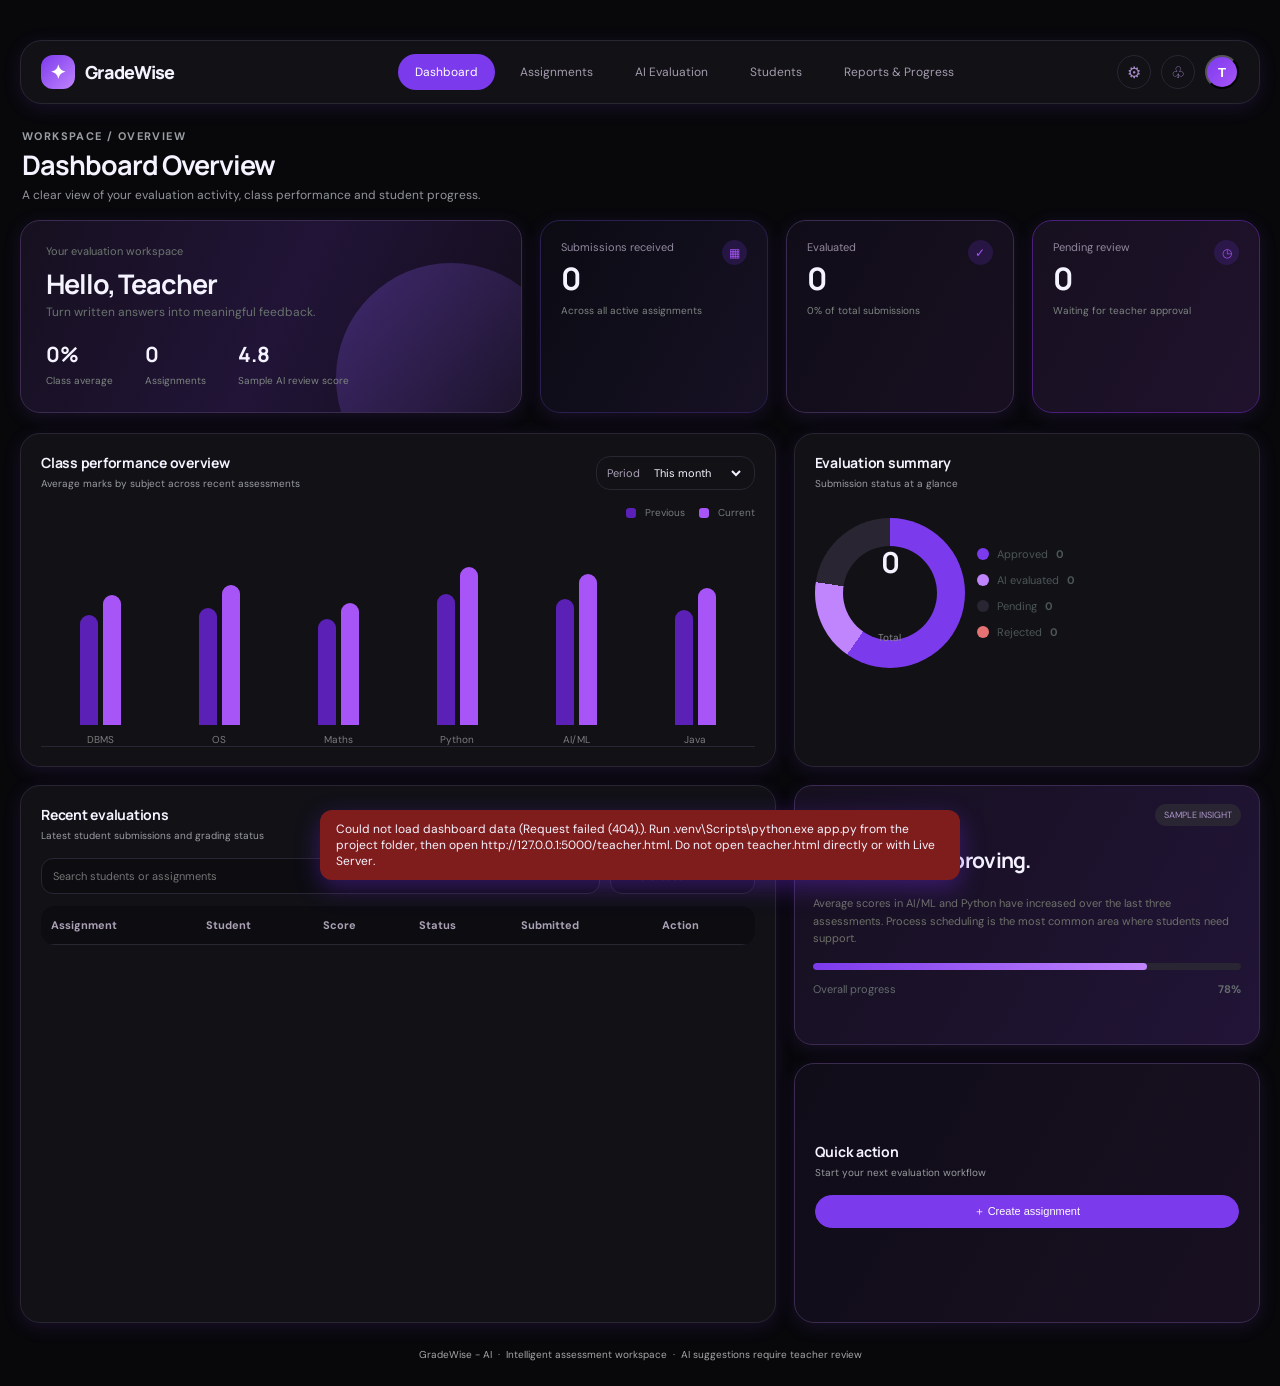
==== commit b80bf76f: "feat: add grade rejection workflow Keep assignment submissions read-only and manage grade decisions " ====
--- a/teacher.html
+++ b/teacher.html
@@ -521,6 +521,7 @@
 .dot.green { background: #7c3aed; }
 .dot.orange { background: #c084fc; }
 .dot.gray { background: #292532; }
+.dot.red { background: #e57373; }
 
 .bottom-grid {
   display: grid;
@@ -589,6 +590,12 @@
   background: #120d19;
   color: #c084fc;
   border: 1px solid #5b21b6;
+}
+
+.status.rejected {
+  background: #1b1014;
+  color: #f87171;
+  border: 1px solid #7f1d1d;
 }
 
 .status.ai {
@@ -930,6 +937,39 @@
 
 .section { display: none; }
 .section.active { display: block; }
+
+.reports-charts {
+  display: grid;
+  grid-template-columns: 1.62fr 1fr;
+  gap: 18px;
+  margin-bottom: 18px;
+}
+
+.reports-filters {
+  display: flex;
+  gap: 10px;
+  margin: 0 0 12px;
+  flex-wrap: wrap;
+}
+
+.reports-filters input,
+.reports-filters select {
+  min-width: 0;
+  border: 1px solid #292532;
+  border-radius: 12px;
+  background: #0c0c11;
+  color: var(--ink);
+  font: inherit;
+  font-size: 11px;
+  padding: 9px 11px;
+}
+
+.reports-filters input { flex: 1; min-width: 140px; }
+.reports-filters select { min-width: 130px; }
+
+@media (max-width: 980px) {
+  .reports-charts { grid-template-columns: 1fr; }
+}
 
 .assignments-layout {
   display: grid;
@@ -1156,6 +1196,7 @@
               <div><span class="dot green"></span> Approved <b id="approved-count">0</b></div>
               <div><span class="dot orange"></span> AI evaluated <b id="ai-evaluated-count">0</b></div>
               <div><span class="dot gray"></span> Pending <b id="donut-pending-count">0</b></div>
+              <div><span class="dot red"></span> Rejected <b id="rejected-count">0</b></div>
             </div>
           </div>
         </article>
@@ -1180,6 +1221,7 @@
               <option value="pending">Pending review</option>
               <option value="ai_evaluated">AI evaluated</option>
               <option value="approved">Approved</option>
+              <option value="rejected">Rejected</option>
             </select>
           </div>
 
@@ -1230,6 +1272,103 @@
       <footer class="footer-note">
         GradeWise - AI &nbsp;·&nbsp; Intelligent assessment workspace &nbsp;·&nbsp; AI suggestions require teacher review
       </footer>
+      </div>
+
+      <div id="section-reports" class="section">
+        <section class="page-head">
+          <div>
+            <div class="eyebrow">Workspace / Reports &amp; Progress</div>
+            <h1>Reports &amp; Progress</h1>
+            <p class="page-sub">Class performance overview and grade management.</p>
+          </div>
+        </section>
+        <div class="reports-charts">
+          <article class="card chart-panel">
+            <div class="panel-header">
+              <div>
+                <div class="card-title">Class performance overview</div>
+                <div class="card-sub">Average marks by subject</div>
+              </div>
+              <div class="mini-dropdown">
+                <span>Period</span>
+                <select id="rp-period" aria-label="Reporting period">
+                  <option value="month">This month</option>
+                  <option value="3months">Last 3 months</option>
+                  <option value="semester">This semester</option>
+                </select>
+              </div>
+            </div>
+            <div class="chart-wrap">
+              <div class="chart-legend">
+                <span><i class="legend-swatch prev"></i> Previous</span>
+                <span><i class="legend-swatch current"></i> Current</span>
+              </div>
+              <div class="bar-chart" id="rp-bar-chart">
+                <div class="bar-group" data-subject="DBMS"><div class="bars"><span class="bar prev" data-series="previous" style="height:61%"> </span><span class="bar current" data-series="current" style="height:72%"> </span></div><label>DBMS</label></div>
+                <div class="bar-group" data-subject="OS"><div class="bars"><span class="bar prev" data-series="previous" style="height:65%"> </span><span class="bar current" data-series="current" style="height:78%"> </span></div><label>OS</label></div>
+                <div class="bar-group" data-subject="Maths"><div class="bars"><span class="bar prev" data-series="previous" style="height:59%"> </span><span class="bar current" data-series="current" style="height:68%"> </span></div><label>Maths</label></div>
+                <div class="bar-group" data-subject="Python"><div class="bars"><span class="bar prev" data-series="previous" style="height:73%"> </span><span class="bar current" data-series="current" style="height:88%"> </span></div><label>Python</label></div>
+                <div class="bar-group" data-subject="AI/ML"><div class="bars"><span class="bar prev" data-series="previous" style="height:70%"> </span><span class="bar current" data-series="current" style="height:84%"> </span></div><label>AI/ML</label></div>
+                <div class="bar-group" data-subject="Java"><div class="bars"><span class="bar prev" data-series="previous" style="height:64%"> </span><span class="bar current" data-series="current" style="height:76%"> </span></div><label>Java</label></div>
+              </div>
+            </div>
+          </article>
+          <article class="card donut-panel">
+            <div class="card-title">Evaluation summary</div>
+            <div class="card-sub">Submission status at a glance</div>
+            <div class="donut-wrap">
+              <div class="donut-chart" id="rp-donut">
+                <div class="donut-center">
+                  <strong id="rp-donut-total">0</strong>
+                  <span>Total</span>
+                </div>
+              </div>
+              <div class="donut-legend">
+                <div><span class="dot green"></span> Approved <b id="rp-approved">0</b></div>
+                <div><span class="dot orange"></span> AI evaluated <b id="rp-ai">0</b></div>
+                <div><span class="dot gray"></span> Pending <b id="rp-pending">0</b></div>
+                <div><span class="dot red"></span> Rejected <b id="rp-rejected">0</b></div>
+              </div>
+            </div>
+          </article>
+        </div>
+        <article class="card" style="width:100%;">
+          <div class="panel-header">
+            <div>
+              <div class="card-title">All Results</div>
+              <div class="card-sub">Manage grades — approve, reject or change marks</div>
+            </div>
+          </div>
+          <div class="reports-filters">
+            <label class="sr-only" for="rp-search">Search</label>
+            <input id="rp-search" type="search" placeholder="Search students or assignments" />
+            <label class="sr-only" for="rp-subject">Subject</label>
+            <select id="rp-subject"><option value="">All subjects</option></select>
+            <label class="sr-only" for="rp-assignment">Assignment</label>
+            <select id="rp-assignment"><option value="">All assignments</option></select>
+            <label class="sr-only" for="rp-status">Status</label>
+            <select id="rp-status">
+              <option value="">All statuses</option>
+              <option value="pending">Pending review</option>
+              <option value="ai_evaluated">AI evaluated</option>
+              <option value="approved">Approved</option>
+              <option value="rejected">Rejected</option>
+            </select>
+          </div>
+          <table>
+            <thead>
+              <tr>
+                <th>Student</th>
+                <th>Assignment</th>
+                <th>Subject</th>
+                <th>Marks</th>
+                <th>Status</th>
+                <th>Actions</th>
+              </tr>
+            </thead>
+            <tbody id="rp-body"></tbody>
+          </table>
+        </article>
       </div>
 
       <div id="section-students" class="section">
@@ -1270,7 +1409,7 @@
           <div>
             <div class="eyebrow">Workspace / Assignments</div>
             <h1>Assignments</h1>
-            <p class="page-sub">Create assignments and review student submissions.</p>
+            <p class="page-sub">Create assignments and view submission marks and statuses. Manage grades in Reports &amp; Progress.</p>
           </div>
         </section>
         <div class="assignments-layout">
@@ -1323,6 +1462,7 @@
                 <option value="pending">Pending review</option>
                 <option value="ai_evaluated">AI evaluated</option>
                 <option value="approved">Approved</option>
+                <option value="rejected">Rejected</option>
               </select>
             </div>
             <table>
@@ -1333,7 +1473,6 @@
                   <th>Score</th>
                   <th>Status</th>
                   <th>Submitted</th>
-                  <th>Action</th>
                 </tr>
               </thead>
               <tbody id="assign-submissions-body"></tbody>
@@ -1473,14 +1612,18 @@
           setText("approved-count", dashboard.approved);
           setText("ai-evaluated-count", dashboard.ai_evaluated);
           setText("donut-pending-count", dashboard.pending);
+          setText("rejected-count", dashboard.rejected);
           const approvedPercent = dashboard.submissions
             ? dashboard.approved * 100 / dashboard.submissions
             : 0;
           const aiPercent = dashboard.submissions
             ? dashboard.ai_evaluated * 100 / dashboard.submissions
             : 0;
+          const rejectedPercent = dashboard.submissions
+            ? dashboard.rejected * 100 / dashboard.submissions
+            : 0;
           document.querySelector(".donut-chart").style.background =
-            `conic-gradient(#a9d78d 0 ${approvedPercent}%, #f0c58f ${approvedPercent}% ${approvedPercent + aiPercent}%, #e9e9e5 ${approvedPercent + aiPercent}% 100%)`;
+            `conic-gradient(#a9d78d 0 ${approvedPercent}%, #f0c58f ${approvedPercent}% ${approvedPercent + aiPercent}%, #e57373 ${approvedPercent + aiPercent}% ${approvedPercent + aiPercent + rejectedPercent}%, #e9e9e5 ${approvedPercent + aiPercent + rejectedPercent}% 100%)`;
         }
 
         async function loadAssignments() {
@@ -1554,6 +1697,7 @@
             statusBadge.className = `status ${item.status === "ai_evaluated" ? "ai" : item.status}`;
             statusBadge.textContent = {
               approved: "Approved",
+              rejected: "Rejected",
               ai_evaluated: "AI evaluated",
               pending: "Pending review",
             }[item.status];
@@ -1630,7 +1774,7 @@
           try {
             const created = await api("/api/assignments", { method: "POST", body: form });
             assignmentDialog.close();
-            await refreshDashboard();
+            await Promise.all([refreshDashboard(), loadReportsSection(), loadAssignSubmissions()]);
             showFeedback(
               ["google_vision", "embedded_text_and_google_vision"].includes(created.ocr_method)
                 ? "Assignment uploaded, OCR completed, and shared with students."
@@ -1694,17 +1838,136 @@
             document.getElementById("section-overview").classList.remove("active");
             document.getElementById("section-assignments").classList.remove("active");
             document.getElementById("section-students").classList.remove("active");
+            document.getElementById("section-reports").classList.remove("active");
             if (href === "#assignments") {
               document.getElementById("section-assignments").classList.add("active");
               loadAssignSubmissions();
             } else if (href === "#students") {
               document.getElementById("section-students").classList.add("active");
               loadStudentsSection();
+            } else if (href === "#reports") {
+              document.getElementById("section-reports").classList.add("active");
+              loadReportsSection();
             } else {
               document.getElementById("section-overview").classList.add("active");
             }
           });
         });
+
+        async function loadReportsSection() {
+          const params = new URLSearchParams({ limit: "200" });
+          const q = document.getElementById("rp-search").value.trim();
+          const subj = document.getElementById("rp-subject").value;
+          const asgn = document.getElementById("rp-assignment").value;
+          const st = document.getElementById("rp-status").value;
+          if (q) params.set("q", q);
+          if (st) params.set("status", st);
+          const [result, dashboard] = await Promise.all([
+            api(`/api/evaluations?${params}`),
+            api("/api/dashboard"),
+          ]);
+
+          // update donut
+          setText("rp-donut-total", dashboard.submissions);
+          setText("rp-approved", dashboard.approved);
+          setText("rp-ai", dashboard.ai_evaluated);
+          setText("rp-pending", dashboard.pending);
+          setText("rp-rejected", dashboard.rejected);
+          const ap = dashboard.submissions ? dashboard.approved * 100 / dashboard.submissions : 0;
+          const aip = dashboard.submissions ? dashboard.ai_evaluated * 100 / dashboard.submissions : 0;
+          const rejectedPercent = dashboard.submissions ? dashboard.rejected * 100 / dashboard.submissions : 0;
+          document.getElementById("rp-donut").style.background =
+            `conic-gradient(#7c3aed 0 ${ap}%, #c084fc ${ap}% ${ap + aip}%, #e57373 ${ap + aip}% ${ap + aip + rejectedPercent}%, #292532 ${ap + aip + rejectedPercent}% 100%)`;
+
+          // update bar chart
+          const perfResult = await api(`/api/performance?period=${encodeURIComponent(document.getElementById("rp-period").value)}`);
+          const subjects = new Map(perfResult.subjects.map((s) => [s.subject, s]));
+          document.querySelectorAll("#rp-bar-chart .bar-group[data-subject]").forEach((group) => {
+            const vals = subjects.get(group.dataset.subject) || { previous: 0, current: 0 };
+            group.querySelectorAll("[data-series]").forEach((bar) => {
+              bar.style.height = `${vals[bar.dataset.series]}%`;
+            });
+          });
+
+          // populate subject + assignment filters
+          let items = result.items;
+          const subjSel = document.getElementById("rp-subject");
+          const asgnSel = document.getElementById("rp-assignment");
+          const prevSubj = subjSel.value;
+          const prevAsgn = asgnSel.value;
+          const subjSet = new Set(items.map((i) => i.subject).filter(Boolean));
+          const asgnSet = new Set(items.map((i) => i.assignment_title).filter(Boolean));
+          subjSel.replaceChildren(new Option("All subjects", ""));
+          subjSet.forEach((s) => subjSel.append(new Option(s, s)));
+          if (prevSubj) subjSel.value = prevSubj;
+          asgnSel.replaceChildren(new Option("All assignments", ""));
+          asgnSet.forEach((a) => asgnSel.append(new Option(a, a)));
+          if (prevAsgn) asgnSel.value = prevAsgn;
+
+          // client-side filter by subject + assignment
+          if (subj) items = items.filter((i) => i.subject === subj);
+          if (asgn) items = items.filter((i) => i.assignment_title === asgn);
+
+          const tbody = document.getElementById("rp-body");
+          tbody.replaceChildren();
+          if (!items.length) {
+            const row = document.createElement("tr");
+            const cell = document.createElement("td"); cell.colSpan = 6; cell.textContent = "No results match these filters.";
+            row.append(cell); tbody.append(row); return;
+          }
+          for (const item of items) {
+            const row = document.createElement("tr");
+            [[item.student], [item.assignment_title], [item.subject || "—"],
+             [item.score === null ? "—" : `${item.score} / ${item.total_marks}`]].forEach(([t]) => {
+              const td = document.createElement("td"); td.textContent = t; row.append(td);
+            });
+            const statusTd = document.createElement("td");
+            const badge = document.createElement("span");
+            badge.className = `status ${item.status === "ai_evaluated" ? "ai" : item.status}`;
+            badge.textContent = { approved: "Approved", rejected: "Rejected", ai_evaluated: "AI evaluated", pending: "Pending review" }[item.status];
+            statusTd.append(badge); row.append(statusTd);
+            const actionTd = document.createElement("td");
+            actionTd.style.cssText = "display:flex;gap:6px;flex-wrap:wrap;";
+            if (item.status !== "approved") {
+              const approveBtn = document.createElement("button");
+              approveBtn.type = "button"; approveBtn.className = "table-action";
+              approveBtn.textContent = "Approve";
+              approveBtn.addEventListener("click", () => openReview(item));
+              actionTd.append(approveBtn);
+            }
+            const changeBtn = document.createElement("button");
+            changeBtn.type = "button"; changeBtn.className = "table-action";
+            changeBtn.textContent = "Change marks";
+            changeBtn.addEventListener("click", () => openReview(item));
+            actionTd.append(changeBtn);
+            if (item.status !== "rejected") {
+              const rejectBtn = document.createElement("button");
+              rejectBtn.type = "button"; rejectBtn.className = "table-action";
+              rejectBtn.style.color = "#f87171"; rejectBtn.style.borderColor = "#7f1d1d";
+              rejectBtn.textContent = "Reject";
+              rejectBtn.addEventListener("click", async () => {
+                try {
+                  await api(`/api/evaluations/${item.id}`, { method: "PATCH", body: JSON.stringify({ status: "rejected" }) });
+                  await Promise.all([refreshDashboard(), loadReportsSection(), loadAssignSubmissions()]);
+                  showFeedback("Grade rejected.");
+                } catch (e) { showFeedback(e.message, true); }
+              });
+              actionTd.append(rejectBtn);
+            }
+            row.append(actionTd);
+            tbody.append(row);
+          }
+        }
+
+        document.getElementById("rp-period").addEventListener("change", () => loadReportsSection());
+        let rpSearchTimer;
+        document.getElementById("rp-search").addEventListener("input", () => {
+          window.clearTimeout(rpSearchTimer);
+          rpSearchTimer = window.setTimeout(() => loadReportsSection(), 200);
+        });
+        ["rp-subject", "rp-assignment", "rp-status"].forEach((id) =>
+          document.getElementById(id).addEventListener("change", () => loadReportsSection())
+        );
 
         document.getElementById("inline-assignment-form").addEventListener("submit", async (event) => {
           event.preventDefault();
@@ -1777,7 +2040,7 @@
           tbody.replaceChildren();
           if (!result.items.length) {
             const row = document.createElement("tr");
-            const cell = document.createElement("td"); cell.colSpan = 6; cell.textContent = "No submissions yet.";
+            const cell = document.createElement("td"); cell.colSpan = 5; cell.textContent = "No submissions yet.";
             row.append(cell); tbody.append(row); return;
           }
           for (const item of result.items) {
@@ -1788,18 +2051,9 @@
             const statusTd = document.createElement("td");
             const badge = document.createElement("span");
             badge.className = `status ${item.status === "ai_evaluated" ? "ai" : item.status}`;
-            badge.textContent = { approved: "Approved", ai_evaluated: "AI evaluated", pending: "Pending review" }[item.status];
+            badge.textContent = { approved: "Approved", rejected: "Rejected", ai_evaluated: "AI evaluated", pending: "Pending review" }[item.status];
             statusTd.append(badge); row.append(statusTd);
             const timeTd = document.createElement("td"); timeTd.textContent = formatSubmitted(item.submitted_at); row.append(timeTd);
-            const actionTd = document.createElement("td");
-            if (item.status !== "approved") {
-              const btn = document.createElement("button");
-              btn.type = "button"; btn.className = "table-action";
-              btn.textContent = item.status === "pending" ? "Review" : "Approve";
-              btn.addEventListener("click", () => openReview(item));
-              actionTd.append(btn);
-            } else { actionTd.textContent = "—"; }
-            row.append(actionTd);
             tbody.append(row);
           }
         }
